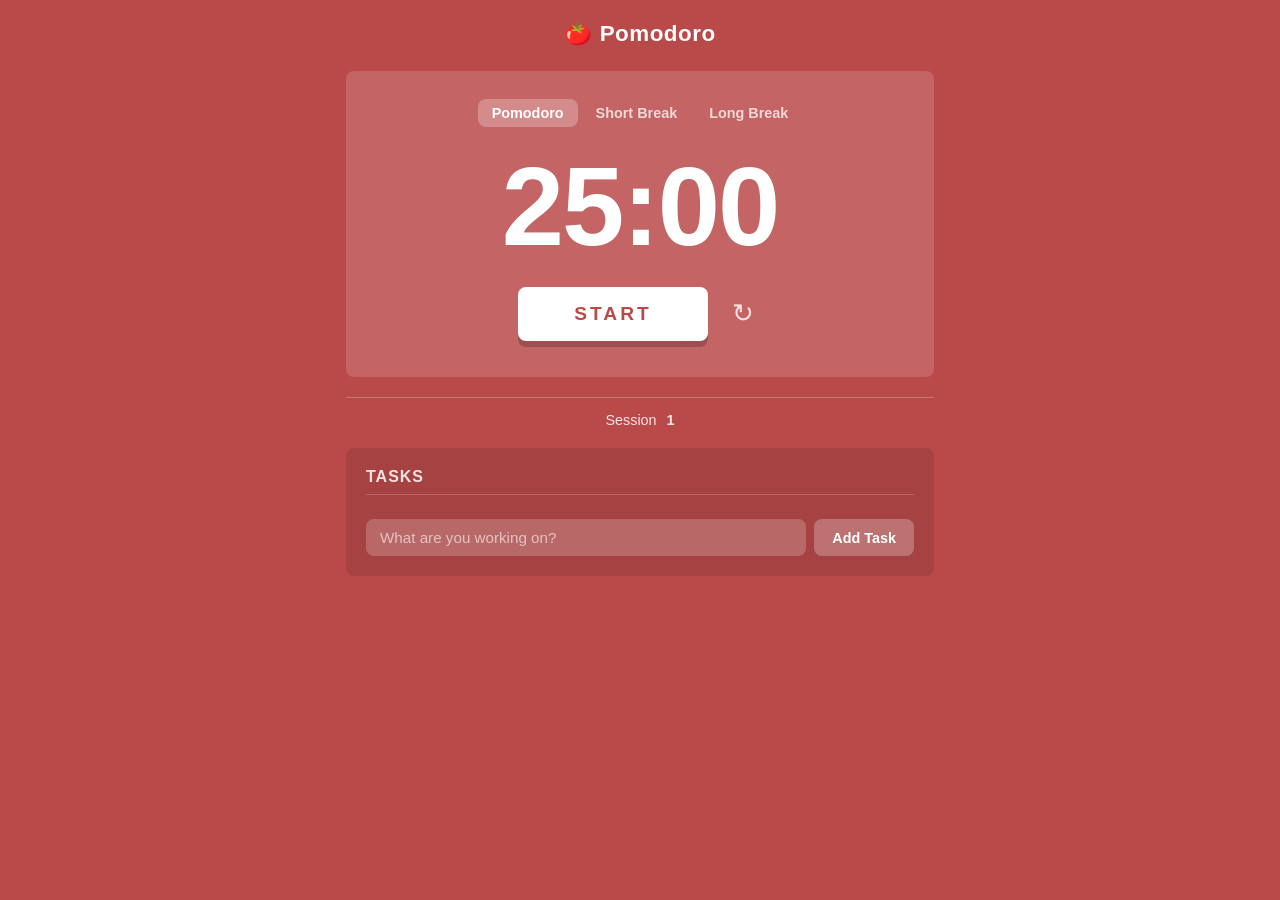
==== index.html @ d54482c7 "Add Pomodoro timer app (index.html, style.css, app.js) Agent-Logs-Url: https://github.com/romain-koe" ====
<!DOCTYPE html>
<html lang="en">
<head>
  <meta charset="UTF-8" />
  <meta name="viewport" content="width=device-width, initial-scale=1.0" />
  <title>Pomodoro Timer</title>
  <link rel="stylesheet" href="style.css" />
</head>
<body class="mode-pomodoro">
  <header class="header">
    <div class="logo">🍅 Pomodoro</div>
  </header>

  <main class="container">
    <section class="timer-card">
      <nav class="mode-tabs" role="tablist" aria-label="Timer modes">
        <button class="tab active" data-mode="pomodoro" data-minutes="25" role="tab" aria-selected="true">
          Pomodoro
        </button>
        <button class="tab" data-mode="short" data-minutes="5" role="tab" aria-selected="false">
          Short Break
        </button>
        <button class="tab" data-mode="long" data-minutes="15" role="tab" aria-selected="false">
          Long Break
        </button>
      </nav>

      <div class="timer-display" aria-live="polite" aria-label="Time remaining">
        <span id="minutes">25</span>:<span id="seconds">00</span>
      </div>

      <div class="controls">
        <button class="btn-start" id="startBtn" aria-label="Start timer">START</button>
        <button class="btn-reset" id="resetBtn" aria-label="Reset timer" title="Reset">&#8635;</button>
      </div>
    </section>

    <section class="session-info" aria-label="Session information">
      <span class="session-label">Session</span>
      <span class="session-count" id="sessionCount">1</span>
    </section>

    <section class="tasks-section">
      <h2 class="tasks-title">Tasks</h2>
      <ul class="task-list" id="taskList" aria-label="Task list"></ul>
      <form class="task-form" id="taskForm" aria-label="Add a task">
        <input
          type="text"
          class="task-input"
          id="taskInput"
          placeholder="What are you working on?"
          maxlength="120"
          autocomplete="off"
        />
        <button type="submit" class="btn-add-task">Add Task</button>
      </form>
    </section>
  </main>

  <div class="notification-banner" id="notificationBanner" role="alert" aria-live="assertive" hidden>
    <span id="notificationMessage"></span>
  </div>

  <script src="app.js"></script>
</body>
</html>
---- style.css ----
/* ── Reset & base ─────────────────────────────────────────────────── */
*, *::before, *::after {
  box-sizing: border-box;
  margin: 0;
  padding: 0;
}

:root {
  --color-pomodoro: #ba4949;
  --color-short:    #38858a;
  --color-long:     #397097;
  --color-bg:       #ba4949;
  --color-card:     rgba(255,255,255,.15);
  --color-text:     #fff;
  --radius:         8px;
  --transition:     .35s ease;
}

html {
  font-family: 'Segoe UI', Arial, sans-serif;
  font-size: 16px;
}

body {
  min-height: 100vh;
  background-color: var(--color-bg);
  color: var(--color-text);
  transition: background-color var(--transition);
  display: flex;
  flex-direction: column;
  align-items: center;
}

/* ── Mode colours ─────────────────────────────────────────────────── */
body.mode-pomodoro { --color-bg: var(--color-pomodoro); }
body.mode-short    { --color-bg: var(--color-short); }
body.mode-long     { --color-bg: var(--color-long); }

/* ── Header ───────────────────────────────────────────────────────── */
.header {
  width: 100%;
  max-width: 620px;
  padding: 20px 24px 0;
  display: flex;
  align-items: center;
  justify-content: center;
}

.logo {
  font-size: 1.4rem;
  font-weight: 700;
  letter-spacing: .5px;
}

/* ── Main container ───────────────────────────────────────────────── */
.container {
  width: 100%;
  max-width: 620px;
  padding: 24px 16px 40px;
  display: flex;
  flex-direction: column;
  gap: 20px;
}

/* ── Timer card ───────────────────────────────────────────────────── */
.timer-card {
  background: var(--color-card);
  border-radius: var(--radius);
  padding: 28px 20px 36px;
  display: flex;
  flex-direction: column;
  align-items: center;
  gap: 24px;
}

/* ── Mode tabs ────────────────────────────────────────────────────── */
.mode-tabs {
  display: flex;
  gap: 4px;
}

.tab {
  background: transparent;
  border: none;
  color: rgba(255,255,255,.75);
  font-size: .9rem;
  font-weight: 600;
  padding: 6px 14px;
  border-radius: var(--radius);
  cursor: pointer;
  transition: background var(--transition), color var(--transition);
}

.tab:hover,
.tab.active {
  background: rgba(255,255,255,.25);
  color: #fff;
}

/* ── Timer display ────────────────────────────────────────────────── */
.timer-display {
  font-size: 7rem;
  font-weight: 700;
  line-height: 1;
  letter-spacing: -2px;
  user-select: none;
}

@media (max-width: 480px) {
  .timer-display { font-size: 5.5rem; }
}

/* ── Controls ─────────────────────────────────────────────────────── */
.controls {
  display: flex;
  align-items: center;
  gap: 16px;
}

.btn-start {
  background: #fff;
  color: var(--color-bg);
  border: none;
  border-radius: var(--radius);
  font-size: 1.2rem;
  font-weight: 700;
  padding: 16px 56px;
  letter-spacing: 3px;
  cursor: pointer;
  box-shadow: 0 6px 0 rgba(0,0,0,.2);
  transition: transform .1s, box-shadow .1s, color var(--transition);
}

.btn-start:active {
  transform: translateY(3px);
  box-shadow: 0 3px 0 rgba(0,0,0,.2);
}

.btn-reset {
  background: transparent;
  border: none;
  color: rgba(255,255,255,.8);
  font-size: 1.6rem;
  cursor: pointer;
  padding: 8px;
  border-radius: 50%;
  line-height: 1;
  transition: background var(--transition), color var(--transition);
}

.btn-reset:hover {
  background: rgba(255,255,255,.2);
  color: #fff;
}

/* ── Session info ─────────────────────────────────────────────────── */
.session-info {
  text-align: center;
  font-size: .9rem;
  opacity: .85;
  border-top: 1px solid rgba(255,255,255,.3);
  padding-top: 14px;
}

.session-count {
  font-weight: 700;
  margin-left: 6px;
}

/* ── Tasks section ────────────────────────────────────────────────── */
.tasks-section {
  background: rgba(0,0,0,.1);
  border-radius: var(--radius);
  padding: 20px;
  display: flex;
  flex-direction: column;
  gap: 12px;
}

.tasks-title {
  font-size: 1rem;
  font-weight: 700;
  opacity: .85;
  text-transform: uppercase;
  letter-spacing: 1px;
  border-bottom: 1px solid rgba(255,255,255,.25);
  padding-bottom: 8px;
}

/* ── Task list ────────────────────────────────────────────────────── */
.task-list {
  list-style: none;
  display: flex;
  flex-direction: column;
  gap: 8px;
}

.task-item {
  display: flex;
  align-items: center;
  gap: 10px;
  background: rgba(255,255,255,.15);
  border-radius: var(--radius);
  padding: 10px 12px;
  font-size: .95rem;
  animation: slideIn .2s ease;
}

@keyframes slideIn {
  from { opacity: 0; transform: translateY(-6px); }
  to   { opacity: 1; transform: translateY(0); }
}

.task-item.done .task-text {
  text-decoration: line-through;
  opacity: .55;
}

.task-checkbox {
  width: 18px;
  height: 18px;
  flex-shrink: 0;
  accent-color: #fff;
  cursor: pointer;
}

.task-text {
  flex: 1;
  word-break: break-word;
}

.task-delete {
  background: transparent;
  border: none;
  color: rgba(255,255,255,.6);
  font-size: 1.1rem;
  cursor: pointer;
  padding: 2px 6px;
  border-radius: 4px;
  line-height: 1;
  flex-shrink: 0;
  transition: background .2s, color .2s;
}

.task-delete:hover {
  background: rgba(255,255,255,.2);
  color: #fff;
}

/* ── Task form ────────────────────────────────────────────────────── */
.task-form {
  display: flex;
  gap: 8px;
}

.task-input {
  flex: 1;
  background: rgba(255,255,255,.2);
  border: none;
  border-radius: var(--radius);
  color: #fff;
  font-size: .95rem;
  padding: 10px 14px;
  outline: none;
  transition: background .2s;
}

.task-input::placeholder { color: rgba(255,255,255,.6); }

.task-input:focus { background: rgba(255,255,255,.3); }

.btn-add-task {
  background: rgba(255,255,255,.25);
  border: none;
  border-radius: var(--radius);
  color: #fff;
  font-size: .9rem;
  font-weight: 600;
  padding: 10px 18px;
  cursor: pointer;
  white-space: nowrap;
  transition: background .2s;
}

.btn-add-task:hover { background: rgba(255,255,255,.35); }

/* ── Notification banner ──────────────────────────────────────────── */
.notification-banner {
  position: fixed;
  bottom: 24px;
  left: 50%;
  transform: translateX(-50%);
  background: rgba(0,0,0,.75);
  color: #fff;
  padding: 12px 28px;
  border-radius: 40px;
  font-size: .95rem;
  font-weight: 600;
  letter-spacing: .3px;
  backdrop-filter: blur(6px);
  animation: fadeUp .3s ease;
  z-index: 999;
}

.notification-banner[hidden] { display: none; }

@keyframes fadeUp {
  from { opacity: 0; transform: translateX(-50%) translateY(12px); }
  to   { opacity: 1; transform: translateX(-50%) translateY(0); }
}
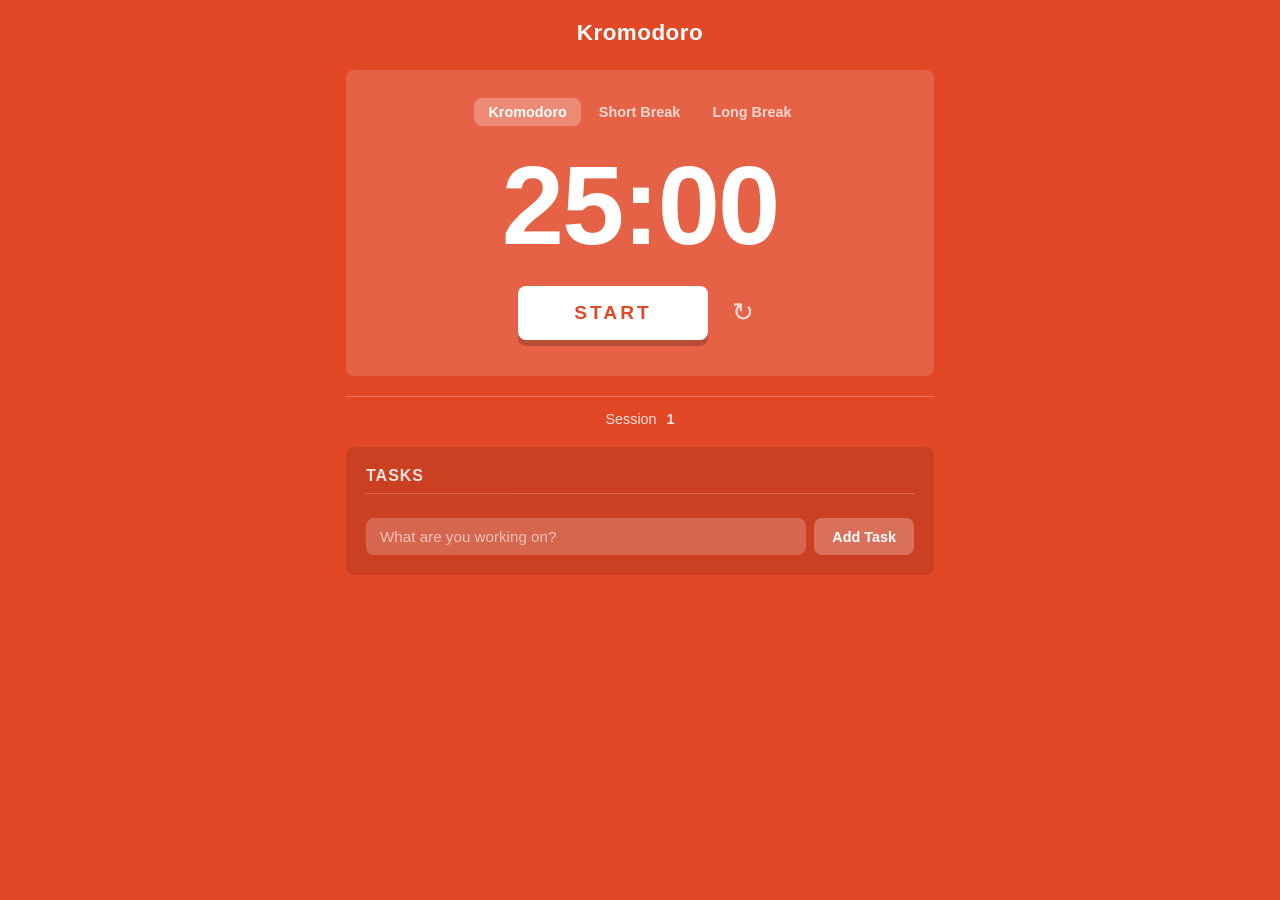
==== commit e601217e: "Calling it Kromodoro and changing colors" ====
--- a/index.html
+++ b/index.html
@@ -3,19 +3,19 @@
 <head>
   <meta charset="UTF-8" />
   <meta name="viewport" content="width=device-width, initial-scale=1.0" />
-  <title>Pomodoro Timer</title>
+  <title>Kromodoro</title>
   <link rel="stylesheet" href="style.css" />
 </head>
 <body class="mode-pomodoro">
   <header class="header">
-    <div class="logo">🍅 Pomodoro</div>
+    <div class="logo">Kromodoro</div>
   </header>
 
   <main class="container">
     <section class="timer-card">
       <nav class="mode-tabs" role="tablist" aria-label="Timer modes">
         <button class="tab active" data-mode="pomodoro" data-minutes="25" role="tab" aria-selected="true">
-          Pomodoro
+          Kromodoro
         </button>
         <button class="tab" data-mode="short" data-minutes="5" role="tab" aria-selected="false">
           Short Break
--- a/style.css
+++ b/style.css
@@ -6,14 +6,25 @@
 }
 
 :root {
-  --color-pomodoro: #ba4949;
-  --color-short:    #38858a;
-  --color-long:     #397097;
-  --color-bg:       #ba4949;
+  --color-pomodoro: #e24726;
+  --color-short:    #30823e;
+  --color-long:     #295ea7;
+  --color-bg:       #f1aa1a;
   --color-card:     rgba(255,255,255,.15);
   --color-text:     #fff;
   --radius:         8px;
   --transition:     .35s ease;
+
+  /* Kromatic colors */
+  --color-cyan:       #55c4f9;
+  --color-blue:       #295ea7;
+  --color-pink:       #f20085;
+  --color-purple:     #9a115d;
+  --color-red:        #e24726;
+  --color-yellow:     #f1aa1a;
+  --color-green:      #56c740;
+  --color-dark-green: #30823e;
+
 }
 
 html {
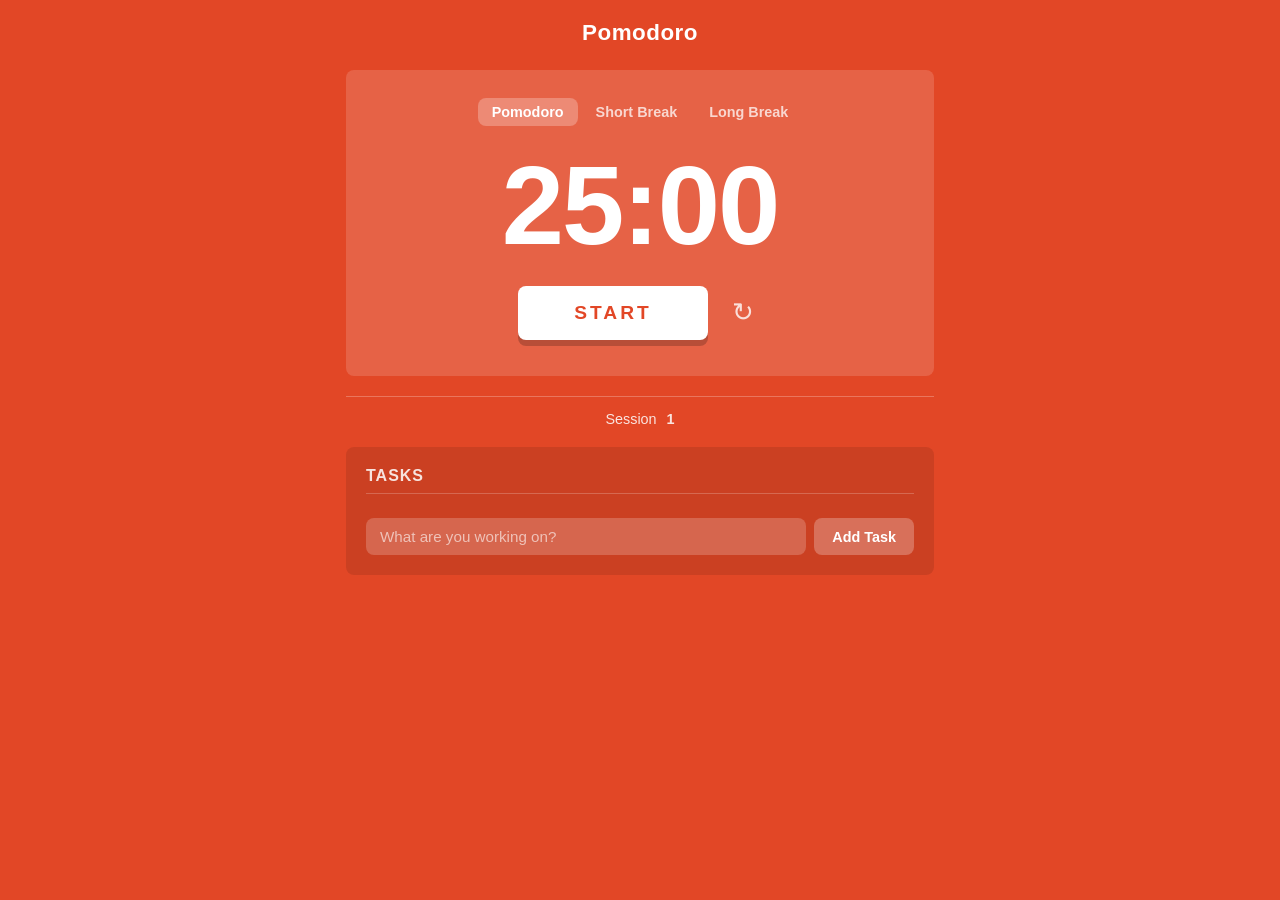
==== commit f40e8b70: "Revert the joke" ====
--- a/index.html
+++ b/index.html
@@ -3,19 +3,19 @@
 <head>
   <meta charset="UTF-8" />
   <meta name="viewport" content="width=device-width, initial-scale=1.0" />
-  <title>Kromodoro</title>
+  <title>Pomodoro</title>
   <link rel="stylesheet" href="style.css" />
 </head>
 <body class="mode-pomodoro">
   <header class="header">
-    <div class="logo">Kromodoro</div>
+    <div class="logo">Pomodoro</div>
   </header>
 
   <main class="container">
     <section class="timer-card">
       <nav class="mode-tabs" role="tablist" aria-label="Timer modes">
         <button class="tab active" data-mode="pomodoro" data-minutes="25" role="tab" aria-selected="true">
-          Kromodoro
+          Pomodoro
         </button>
         <button class="tab" data-mode="short" data-minutes="5" role="tab" aria-selected="false">
           Short Break
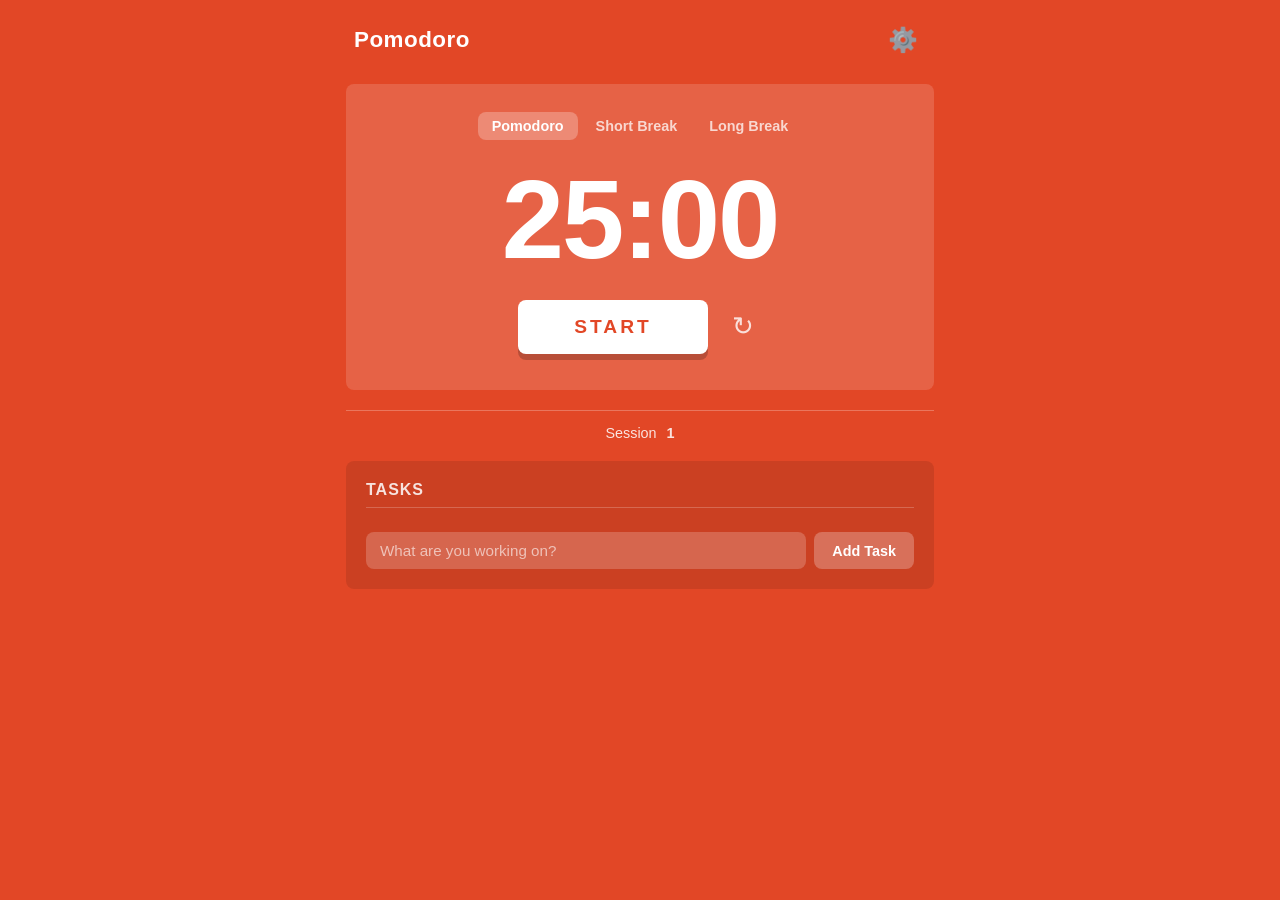
==== commit fe4b48b8: "Add settings modal with timer, task, and sound customization options Agent-Logs-Url: https://github." ====
--- a/index.html
+++ b/index.html
@@ -9,6 +9,7 @@
 <body class="mode-pomodoro">
   <header class="header">
     <div class="logo">Pomodoro</div>
+    <button class="btn-settings" id="settingsBtn" aria-label="Open settings" title="Settings">⚙️</button>
   </header>
 
   <main class="container">
@@ -61,6 +62,117 @@
     <span id="notificationMessage"></span>
   </div>
 
+  <!-- Settings Modal -->
+  <div class="modal-overlay" id="settingsModal" hidden>
+    <div class="modal-content">
+      <div class="modal-header">
+        <h2 class="modal-title">SETTING</h2>
+        <button class="btn-close-modal" id="closeSettingsBtn" aria-label="Close settings">✕</button>
+      </div>
+
+      <div class="modal-body">
+        <!-- Timer Section -->
+        <section class="settings-section">
+          <h3 class="section-title"><span class="section-icon">⏱️</span> TIMER</h3>
+          
+          <div class="setting-group">
+            <label class="setting-label">Time (minutes)</label>
+            <div class="time-inputs">
+              <div class="time-input-group">
+                <label for="pomodoroMinutes" class="time-sublabel">Pomodoro</label>
+                <input type="number" id="pomodoroMinutes" class="time-input" min="1" max="60" value="25" />
+              </div>
+              <div class="time-input-group">
+                <label for="shortBreakMinutes" class="time-sublabel">Short Break</label>
+                <input type="number" id="shortBreakMinutes" class="time-input" min="1" max="60" value="5" />
+              </div>
+              <div class="time-input-group">
+                <label for="longBreakMinutes" class="time-sublabel">Long Break</label>
+                <input type="number" id="longBreakMinutes" class="time-input" min="1" max="60" value="15" />
+              </div>
+            </div>
+          </div>
+
+          <div class="setting-row">
+            <label class="setting-label">Auto Start Breaks</label>
+            <label class="toggle-switch">
+              <input type="checkbox" id="autoStartBreaks" />
+              <span class="toggle-slider"></span>
+            </label>
+          </div>
+
+          <div class="setting-row">
+            <label class="setting-label">Auto Start Pomodoros</label>
+            <label class="toggle-switch">
+              <input type="checkbox" id="autoStartPomodoros" />
+              <span class="toggle-slider"></span>
+            </label>
+          </div>
+
+          <div class="setting-row">
+            <label class="setting-label">Long Break interval</label>
+            <input type="number" id="longBreakInterval" class="interval-input" min="1" max="10" value="4" />
+          </div>
+        </section>
+
+        <!-- Task Section -->
+        <section class="settings-section">
+          <h3 class="section-title"><span class="section-icon">☑️</span> TASK</h3>
+
+          <div class="setting-row">
+            <label class="setting-label">
+              Auto Check Tasks
+              <span class="info-icon" title="Automatically check off tasks when timer completes">ℹ️</span>
+            </label>
+            <label class="toggle-switch">
+              <input type="checkbox" id="autoCheckTasks" />
+              <span class="toggle-slider"></span>
+            </label>
+          </div>
+
+          <div class="setting-row">
+            <label class="setting-label">
+              Check to Bottom
+              <span class="info-icon" title="Move checked tasks to the bottom of the list">ℹ️</span>
+            </label>
+            <label class="toggle-switch">
+              <input type="checkbox" id="checkToBottom" checked />
+              <span class="toggle-slider"></span>
+            </label>
+          </div>
+        </section>
+
+        <!-- Sound Section -->
+        <section class="settings-section">
+          <h3 class="section-title"><span class="section-icon">🔊</span> SOUND</h3>
+
+          <div class="setting-row">
+            <label class="setting-label">Alarm Sound</label>
+            <select id="alarmSound" class="sound-select">
+              <option value="kitchen">Kitchen</option>
+              <option value="bell">Bell</option>
+              <option value="bird">Bird</option>
+              <option value="digital">Digital</option>
+            </select>
+          </div>
+
+          <div class="setting-group">
+            <label class="setting-label">Volume</label>
+            <div class="volume-control">
+              <span class="volume-value" id="volumeValue">50</span>
+              <input type="range" id="volumeSlider" class="volume-slider" min="0" max="100" value="50" />
+            </div>
+          </div>
+
+          <div class="setting-row">
+            <label class="setting-label">repeat</label>
+            <input type="number" id="alarmRepeat" class="interval-input" min="1" max="10" value="1" />
+          </div>
+        </section>
+      </div>
+    </div>
+  </div>
+
   <script src="app.js"></script>
 </body>
 </html>
--- a/style.css
+++ b/style.css
@@ -54,13 +54,31 @@
   padding: 20px 24px 0;
   display: flex;
   align-items: center;
-  justify-content: center;
+  justify-content: space-between;
 }
 
 .logo {
   font-size: 1.4rem;
   font-weight: 700;
   letter-spacing: .5px;
+}
+
+.btn-settings {
+  background: transparent;
+  border: none;
+  color: rgba(255,255,255,.8);
+  font-size: 1.5rem;
+  cursor: pointer;
+  padding: 8px;
+  border-radius: 50%;
+  line-height: 1;
+  transition: background var(--transition), color var(--transition), transform 0.3s ease;
+}
+
+.btn-settings:hover {
+  background: rgba(255,255,255,.2);
+  color: #fff;
+  transform: rotate(45deg);
 }
 
 /* ── Main container ───────────────────────────────────────────────── */
@@ -319,3 +337,334 @@
   from { opacity: 0; transform: translateX(-50%) translateY(12px); }
   to   { opacity: 1; transform: translateX(-50%) translateY(0); }
 }
+
+/* ── Settings Modal ───────────────────────────────────────────────── */
+.modal-overlay {
+  position: fixed;
+  top: 0;
+  left: 0;
+  width: 100%;
+  height: 100%;
+  background: rgba(0,0,0,.5);
+  display: flex;
+  align-items: center;
+  justify-content: center;
+  z-index: 1000;
+  animation: fadeIn .3s ease;
+  padding: 20px;
+}
+
+.modal-overlay[hidden] { display: none; }
+
+@keyframes fadeIn {
+  from { opacity: 0; }
+  to   { opacity: 1; }
+}
+
+.modal-content {
+  background: #fff;
+  border-radius: 12px;
+  width: 100%;
+  max-width: 540px;
+  max-height: 90vh;
+  overflow-y: auto;
+  box-shadow: 0 20px 60px rgba(0,0,0,.3);
+  animation: slideDown .3s ease;
+}
+
+@keyframes slideDown {
+  from { opacity: 0; transform: translateY(-20px); }
+  to   { opacity: 1; transform: translateY(0); }
+}
+
+.modal-header {
+  display: flex;
+  align-items: center;
+  justify-content: space-between;
+  padding: 24px 28px;
+  border-bottom: 2px solid #f0f0f0;
+}
+
+.modal-title {
+  font-size: 1.3rem;
+  font-weight: 700;
+  letter-spacing: 2px;
+  color: #555;
+}
+
+.btn-close-modal {
+  background: transparent;
+  border: none;
+  color: #999;
+  font-size: 1.8rem;
+  cursor: pointer;
+  padding: 4px;
+  line-height: 1;
+  transition: color .2s;
+}
+
+.btn-close-modal:hover {
+  color: #333;
+}
+
+.modal-body {
+  padding: 16px 28px 28px;
+}
+
+/* ── Settings sections ────────────────────────────────────────────── */
+.settings-section {
+  padding: 20px 0;
+  border-bottom: 2px solid #f0f0f0;
+}
+
+.settings-section:last-child {
+  border-bottom: none;
+}
+
+.section-title {
+  font-size: .85rem;
+  font-weight: 700;
+  letter-spacing: 1.5px;
+  color: #999;
+  margin-bottom: 20px;
+  display: flex;
+  align-items: center;
+  gap: 8px;
+}
+
+.section-icon {
+  font-size: 1rem;
+}
+
+/* ── Setting rows ─────────────────────────────────────────────────── */
+.setting-row {
+  display: flex;
+  align-items: center;
+  justify-content: space-between;
+  padding: 14px 0;
+}
+
+.setting-group {
+  padding: 14px 0;
+}
+
+.setting-label {
+  font-size: .95rem;
+  font-weight: 500;
+  color: #333;
+  display: flex;
+  align-items: center;
+  gap: 6px;
+}
+
+.info-icon {
+  font-size: .8rem;
+  cursor: help;
+  opacity: .5;
+}
+
+/* ── Time inputs ──────────────────────────────────────────────────── */
+.time-inputs {
+  display: flex;
+  gap: 12px;
+  margin-top: 12px;
+}
+
+.time-input-group {
+  flex: 1;
+  display: flex;
+  flex-direction: column;
+  gap: 6px;
+}
+
+.time-sublabel {
+  font-size: .8rem;
+  color: #666;
+  font-weight: 500;
+}
+
+.time-input {
+  width: 100%;
+  background: #f0f0f0;
+  border: 2px solid transparent;
+  border-radius: 6px;
+  padding: 10px;
+  font-size: 1rem;
+  font-weight: 600;
+  text-align: center;
+  color: #333;
+  transition: background .2s, border .2s;
+}
+
+.time-input:focus {
+  outline: none;
+  background: #e8e8e8;
+  border-color: var(--color-pomodoro);
+}
+
+/* ── Toggle switch ────────────────────────────────────────────────── */
+.toggle-switch {
+  position: relative;
+  display: inline-block;
+  width: 52px;
+  height: 28px;
+  cursor: pointer;
+}
+
+.toggle-switch input {
+  opacity: 0;
+  width: 0;
+  height: 0;
+}
+
+.toggle-slider {
+  position: absolute;
+  top: 0;
+  left: 0;
+  right: 0;
+  bottom: 0;
+  background-color: #ccc;
+  border-radius: 28px;
+  transition: .3s;
+}
+
+.toggle-slider:before {
+  position: absolute;
+  content: "";
+  height: 22px;
+  width: 22px;
+  left: 3px;
+  bottom: 3px;
+  background-color: white;
+  border-radius: 50%;
+  transition: .3s;
+}
+
+.toggle-switch input:checked + .toggle-slider {
+  background-color: #56c740;
+}
+
+.toggle-switch input:checked + .toggle-slider:before {
+  transform: translateX(24px);
+}
+
+/* ── Interval input ───────────────────────────────────────────────── */
+.interval-input {
+  width: 70px;
+  background: #f0f0f0;
+  border: 2px solid transparent;
+  border-radius: 6px;
+  padding: 8px 12px;
+  font-size: 1rem;
+  font-weight: 600;
+  text-align: center;
+  color: #333;
+  transition: background .2s, border .2s;
+}
+
+.interval-input:focus {
+  outline: none;
+  background: #e8e8e8;
+  border-color: var(--color-pomodoro);
+}
+
+/* ── Sound select ─────────────────────────────────────────────────── */
+.sound-select {
+  background: #f0f0f0;
+  border: 2px solid transparent;
+  border-radius: 6px;
+  padding: 8px 12px;
+  font-size: .95rem;
+  color: #333;
+  cursor: pointer;
+  min-width: 150px;
+  transition: background .2s, border .2s;
+}
+
+.sound-select:focus {
+  outline: none;
+  background: #e8e8e8;
+  border-color: var(--color-pomodoro);
+}
+
+/* ── Volume control ───────────────────────────────────────────────── */
+.volume-control {
+  display: flex;
+  align-items: center;
+  gap: 12px;
+  margin-top: 10px;
+}
+
+.volume-value {
+  font-size: .9rem;
+  font-weight: 600;
+  color: #666;
+  min-width: 30px;
+}
+
+.volume-slider {
+  flex: 1;
+  -webkit-appearance: none;
+  appearance: none;
+  height: 6px;
+  background: #ddd;
+  border-radius: 3px;
+  outline: none;
+}
+
+.volume-slider::-webkit-slider-thumb {
+  -webkit-appearance: none;
+  appearance: none;
+  width: 20px;
+  height: 20px;
+  background: #fff;
+  border: 2px solid #999;
+  border-radius: 50%;
+  cursor: pointer;
+  transition: background .2s, border .2s;
+}
+
+.volume-slider::-moz-range-thumb {
+  width: 20px;
+  height: 20px;
+  background: #fff;
+  border: 2px solid #999;
+  border-radius: 50%;
+  cursor: pointer;
+  transition: background .2s, border .2s;
+}
+
+.volume-slider::-webkit-slider-thumb:hover {
+  background: #f5f5f5;
+  border-color: #666;
+}
+
+.volume-slider::-moz-range-thumb:hover {
+  background: #f5f5f5;
+  border-color: #666;
+}
+
+/* ── Responsive adjustments ───────────────────────────────────────── */
+@media (max-width: 480px) {
+  .modal-content {
+    max-width: 100%;
+    border-radius: 12px 12px 0 0;
+    max-height: 95vh;
+  }
+  
+  .modal-header,
+  .modal-body {
+    padding-left: 20px;
+    padding-right: 20px;
+  }
+  
+  .time-inputs {
+    flex-direction: column;
+    gap: 10px;
+  }
+  
+  .setting-row {
+    flex-wrap: wrap;
+    gap: 10px;
+  }
+}
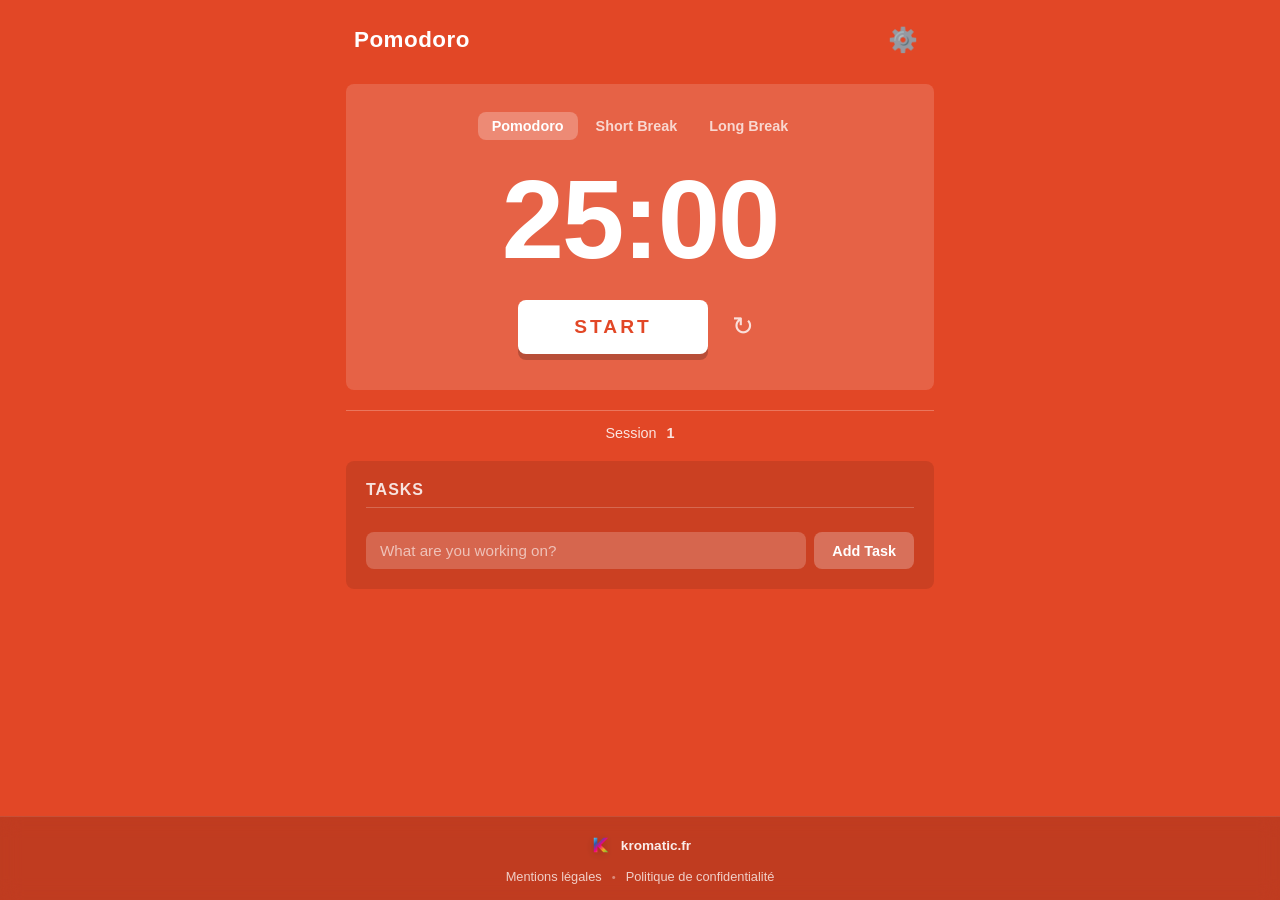
==== commit 5d45ee92: "Add sticky footer with kromatic.fr link, K logo, and legal pages Agent-Logs-Url: https://github.com/" ====
--- a/index.html
+++ b/index.html
@@ -66,7 +66,7 @@
   <div class="modal-overlay" id="settingsModal" hidden>
     <div class="modal-content">
       <div class="modal-header">
-        <h2 class="modal-title">SETTING</h2>
+        <h2 class="modal-title">SETTINGS</h2>
         <button class="btn-close-modal" id="closeSettingsBtn" aria-label="Close settings">✕</button>
       </div>
 
@@ -165,7 +165,7 @@
           </div>
 
           <div class="setting-row">
-            <label class="setting-label">repeat</label>
+            <label class="setting-label">Repeat</label>
             <input type="number" id="alarmRepeat" class="interval-input" min="1" max="10" value="1" />
           </div>
         </section>
@@ -173,6 +173,21 @@
     </div>
   </div>
 
+  <!-- Footer -->
+  <footer class="footer">
+    <div class="footer-content">
+      <a href="https://kromatic.fr" target="_blank" rel="noopener noreferrer" class="footer-logo-link">
+        <img src="k-logo.svg" alt="Kromatic" class="footer-logo" />
+        <span>kromatic.fr</span>
+      </a>
+      <div class="footer-links">
+        <a href="mentions-legales.html">Mentions légales</a>
+        <span class="footer-separator">•</span>
+        <a href="politique-confidentialite.html">Politique de confidentialité</a>
+      </div>
+    </div>
+  </footer>
+
   <script src="app.js"></script>
 </body>
 </html>
--- a/style.css
+++ b/style.css
@@ -668,3 +668,88 @@
     gap: 10px;
   }
 }
+
+/* ── Footer ───────────────────────────────────────────────────────── */
+.footer {
+  width: 100%;
+  background: rgba(0, 0, 0, 0.15);
+  backdrop-filter: blur(10px);
+  padding: 16px 24px;
+  margin-top: auto;
+  border-top: 1px solid rgba(255, 255, 255, 0.1);
+}
+
+.footer-content {
+  max-width: 620px;
+  margin: 0 auto;
+  display: flex;
+  flex-direction: column;
+  align-items: center;
+  gap: 12px;
+  font-size: 0.85rem;
+}
+
+.footer-logo-link {
+  display: flex;
+  align-items: center;
+  gap: 8px;
+  color: rgba(255, 255, 255, 0.9);
+  text-decoration: none;
+  font-weight: 600;
+  transition: opacity 0.3s ease, transform 0.3s ease;
+}
+
+.footer-logo-link:hover {
+  opacity: 0.8;
+  transform: translateY(-2px);
+}
+
+.footer-logo {
+  width: 24px;
+  height: 24px;
+  filter: drop-shadow(0 2px 4px rgba(0, 0, 0, 0.2));
+}
+
+.footer-links {
+  display: flex;
+  align-items: center;
+  gap: 10px;
+  flex-wrap: wrap;
+  justify-content: center;
+}
+
+.footer-links a {
+  color: rgba(255, 255, 255, 0.75);
+  text-decoration: none;
+  transition: color 0.3s ease;
+  font-size: 0.8rem;
+}
+
+.footer-links a:hover {
+  color: rgba(255, 255, 255, 1);
+  text-decoration: underline;
+}
+
+.footer-separator {
+  color: rgba(255, 255, 255, 0.4);
+  font-size: 0.7rem;
+}
+
+@media (max-width: 480px) {
+  .footer {
+    padding: 14px 16px;
+  }
+  
+  .footer-content {
+    font-size: 0.8rem;
+  }
+  
+  .footer-logo {
+    width: 20px;
+    height: 20px;
+  }
+  
+  .footer-links {
+    font-size: 0.75rem;
+  }
+}
